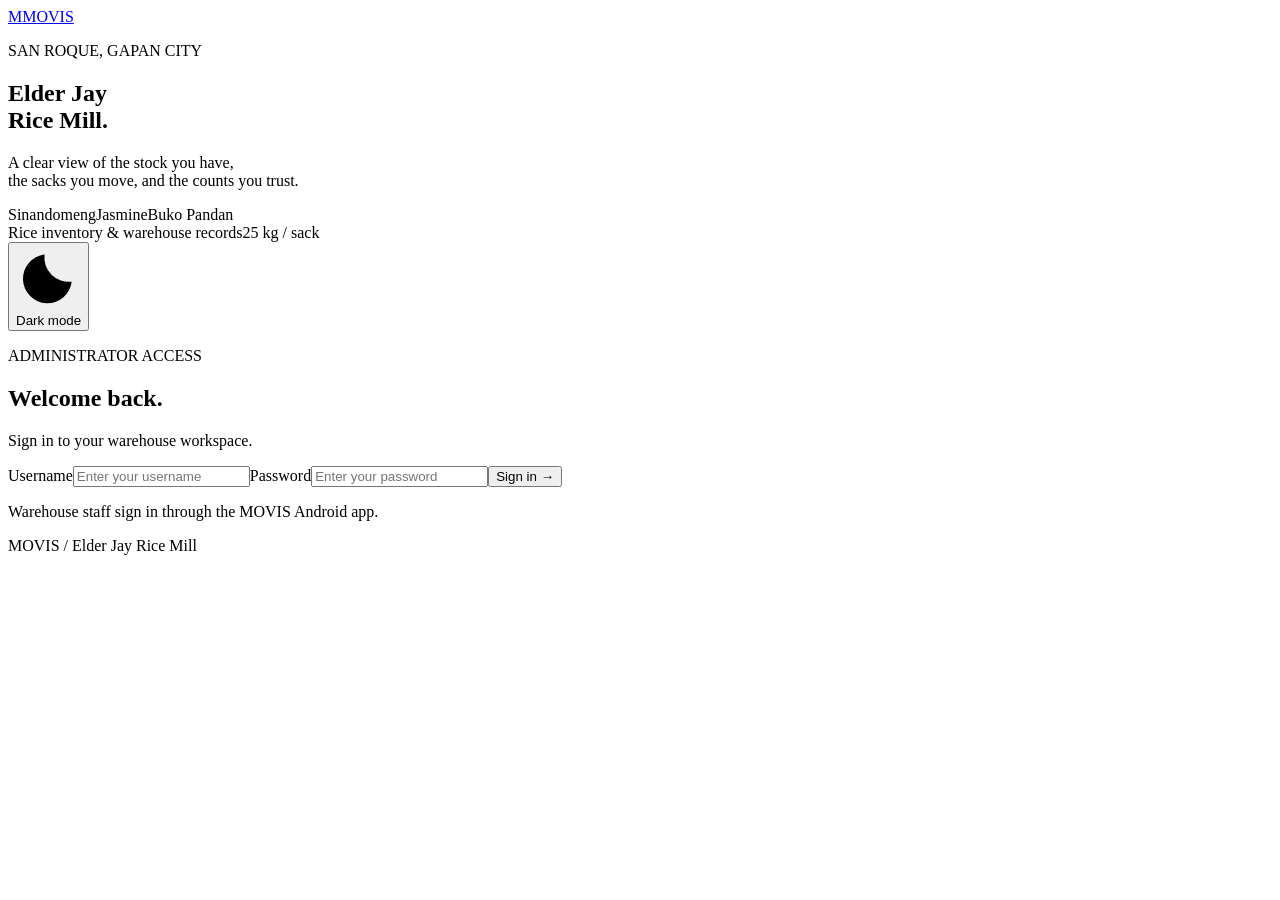
==== MOVIS/index.html @ 48b3fa54 "Add files via upload" ====
<!doctype html>
<html lang="en">
<head><meta charset="utf-8"><meta name="viewport" content="width=device-width,initial-scale=1"><title>MOVIS · Elder Jay Rice Mill</title><link rel="icon" href="/favicon.svg"><link rel="stylesheet" href="/styles.css"><script src="/dashboard.js" defer></script></head>
<body>
<section id="login-view" class="login-layout">
  <div class="login-story">
    <a class="brand" href="/"><span class="brand-mark">M</span><span>MOVIS</span></a>
    <div class="login-copy"><p class="eyebrow">SAN ROQUE, GAPAN CITY</p><h1>Elder Jay<br>Rice Mill.</h1><p>A clear view of the stock you have,<br>the sacks you move, and the counts you trust.</p><div class="rice-labels"><span>Sinandomeng</span><span>Jasmine</span><span>Buko Pandan</span></div></div>
    <div class="login-foot"><span>Rice inventory &amp; warehouse records</span><span>25 kg / sack</span></div>
  </div>
  <div class="login-panel"><button type="button" class="secondary theme-toggle" aria-pressed="false" aria-label="Turn on dark mode"><svg viewBox="0 0 24 24" aria-hidden="true"><path d="M20.5 13.5A9 9 0 0 1 10.5 3.5a9 9 0 1 0 10 10Z"/></svg><span>Dark mode</span></button><form id="login-form"><p class="eyebrow">ADMINISTRATOR ACCESS</p><h2>Welcome back.</h2><p class="muted">Sign in to your warehouse workspace.</p><label for="username">Username</label><input id="username" autocomplete="username" placeholder="Enter your username" required maxlength="100"><label for="password">Password</label><input id="password" type="password" autocomplete="current-password" placeholder="Enter your password" required><button class="primary" type="submit">Sign in <span aria-hidden="true">→</span></button><p id="login-error" class="error" role="alert"></p><p class="login-hint">Warehouse staff sign in through the MOVIS Android app.</p></form><span class="login-caption">MOVIS / Elder Jay Rice Mill</span></div>
</section>
<div id="app" hidden>
  <aside class="sidebar">
    <a class="brand" href="/"><span class="brand-mark">M</span><span>MOVIS</span></a><span class="sidebar-sub">Elder Jay Rice Mill</span>
    <nav aria-label="Main navigation">
      <p class="nav-label">WORKSPACE</p>
      <button class="nav active" data-page="overview"><svg viewBox="0 0 24 24" aria-hidden="true"><rect x="3" y="3" width="7" height="7" rx="1.5"/><rect x="14" y="3" width="7" height="7" rx="1.5"/><rect x="3" y="14" width="7" height="7" rx="1.5"/><rect x="14" y="14" width="7" height="7" rx="1.5"/></svg>Overview</button>
      <button class="nav" data-page="inventory"><svg viewBox="0 0 24 24" aria-hidden="true"><path d="m12 3 9 5-9 5-9-5 9-5Zm-9 5v9l9 5 9-5V8M12 13v9"/></svg>Rice products</button>
      <button class="nav" data-page="actions"><svg viewBox="0 0 24 24" aria-hidden="true"><path d="M8 3H4v5m12-5h4v5M4 16v5h4m12-5v5h-4M7 12h10"/></svg>Scans and counts</button>
      <button class="nav" data-page="cases"><svg viewBox="0 0 24 24" aria-hidden="true"><path d="M4 9h10a6 6 0 0 1 0 12h-3M4 9l5-5M4 9l5 5"/></svg>Returns and damage</button>
      <button class="nav" data-page="history"><svg viewBox="0 0 24 24" aria-hidden="true"><path d="M3 12a9 9 0 1 0 3-6M3 3v6h6M12 7v5l3 2"/></svg>Stock history</button>
      <button class="nav" data-page="reports"><svg viewBox="0 0 24 24" aria-hidden="true"><path d="M14 3H5v18h14V8l-5-5Zm0 0v5h5M8 12h8M8 16h5"/></svg>Reports</button>
      <p class="nav-label management-label">MANAGEMENT</p>
      <button class="nav" data-page="accounts"><svg viewBox="0 0 24 24" aria-hidden="true"><circle cx="9" cy="7" r="3"/><path d="M3 21v-3a6 6 0 0 1 12 0v3m3-17a3 3 0 0 1 0 6m1 5a5 5 0 0 1 3 5"/></svg>Accounts</button>
      <button class="nav" data-page="security"><svg viewBox="0 0 24 24" aria-hidden="true"><path d="m12 3 8 3v6c0 5-8 9-8 9s-8-4-8-9V6l8-3Zm-3 9 2 2 4-4"/></svg>Account security</button>
    </nav>
    <div class="sidebar-bottom"><span class="account-avatar" aria-hidden="true">A</span><div class="account-copy"><small>Administrator</small><p id="account-name"></p></div><button id="logout" class="text-button" title="Sign out">Sign out</button></div>
  </aside>
  <main>
    <header class="topbar"><div><p class="eyebrow">ELDER JAY RICE MILL</p><h1 id="page-title">Overview</h1><p id="page-description" class="page-description"></p></div><div class="top-actions"><button type="button" class="secondary theme-toggle" aria-pressed="false" aria-label="Turn on dark mode"><svg viewBox="0 0 24 24" aria-hidden="true"><path d="M20.5 13.5A9 9 0 0 1 10.5 3.5a9 9 0 1 0 10 10Z"/></svg><span>Dark mode</span></button><span id="last-updated"></span><button id="refresh" class="secondary"><svg viewBox="0 0 24 24" aria-hidden="true"><path d="M20 7v5h-5M4 17v-5h5m-4-5a8 8 0 0 1 13-2l2 2M4 17l2 2a8 8 0 0 0 13-2"/></svg>Refresh</button></div></header>
    <div id="demo-banner" class="notice" hidden><span class="notice-dot" aria-hidden="true"></span><div><strong>Demo scanning is active.</strong> Image detections use sample results until your trained rice model is connected.</div></div>
    <p id="app-error" class="error" role="alert"></p><section id="content" aria-live="polite"></section><footer class="workspace-footer"><span>MOVIS · Warehouse workspace</span><span>All quantities are in 25 kg sacks</span></footer>
  </main>
</div>
<dialog id="detail"><div class="dialog-toolbar"><span>REVIEW DETAILS</span><button id="close-detail" class="secondary">Close</button></div><div id="detail-content"></div></dialog>
</body></html>
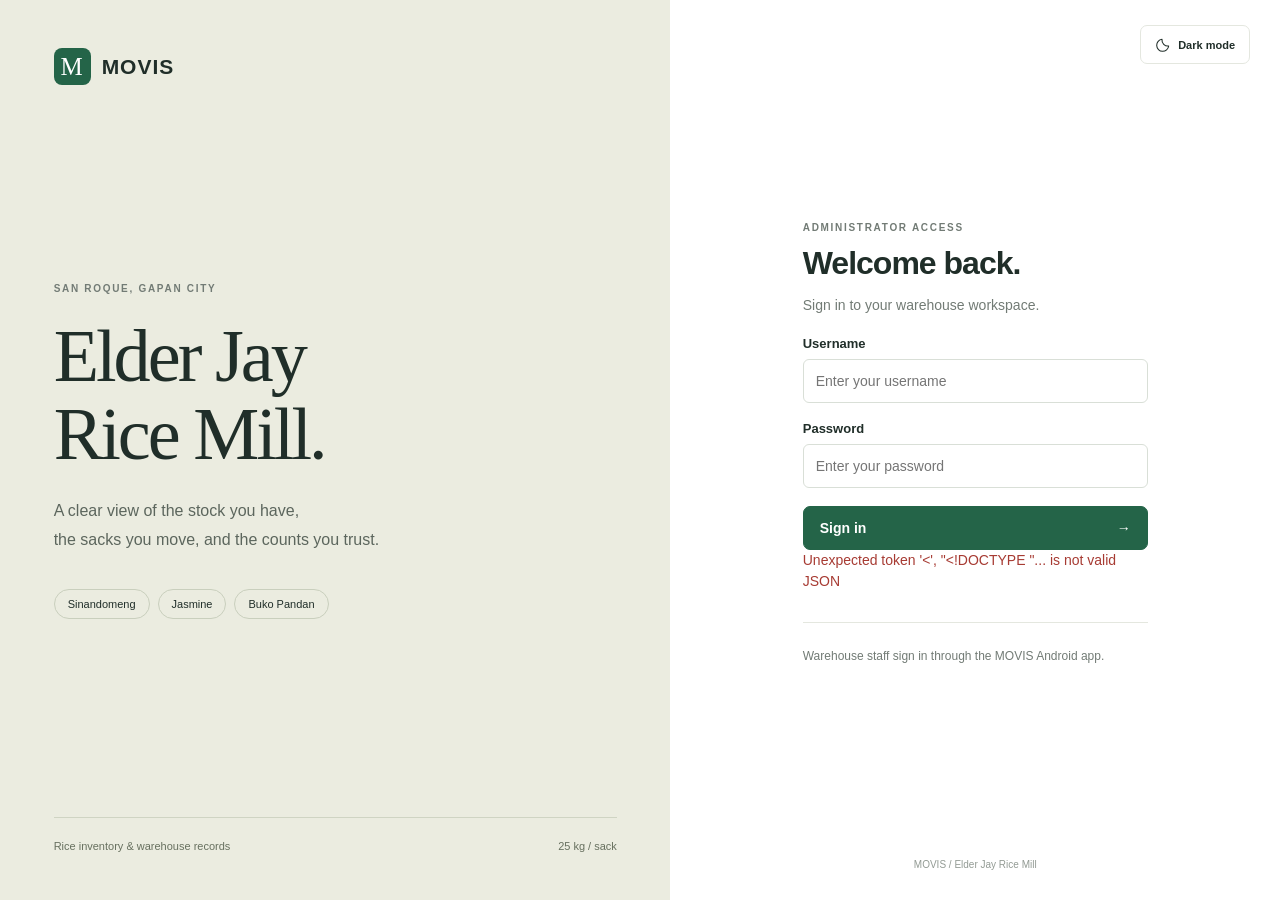
==== commit c46b46a1: "Add files via upload" ====
--- a/MOVIS/index.html
+++ b/MOVIS/index.html
@@ -1,6 +1,6 @@
 <!doctype html>
 <html lang="en">
-<head><meta charset="utf-8"><meta name="viewport" content="width=device-width,initial-scale=1"><title>MOVIS · Elder Jay Rice Mill</title><link rel="icon" href="/favicon.svg"><link rel="stylesheet" href="/styles.css"><script src="/dashboard.js" defer></script></head>
+<head><meta charset="utf-8"><meta name="viewport" content="width=device-width,initial-scale=1"><title>MOVIS · Elder Jay Rice Mill</title><link rel="icon" href="/favicon.svg"><link rel="stylesheet" href="/styles.css?v=ios-2"><script src="/dashboard.js?v=ios-2" defer></script></head>
 <body>
 <section id="login-view" class="login-layout">
   <div class="login-story">
--- a/styles.css
+++ b/styles.css
@@ -0,0 +1,30 @@
+:root{--ink:#202e29;--muted:#727b75;--green:#246448;--line:#e4e7df;--bg:#f5f6f1;--white:#fff;--soft:#edf3eb;font-family:Segoe UI,Arial,sans-serif;color:var(--ink);background:var(--bg);font-size:14px}*{box-sizing:border-box}body{margin:0}a{color:inherit}button,input,select{font:inherit}button{cursor:pointer}button:disabled{opacity:.6;cursor:wait}[hidden]{display:none!important}button{border-radius:7px;min-height:39px;padding:9px 14px;border:1px solid var(--line);font-weight:600;background:white;color:var(--ink);transition:background .15s}button:hover{background:var(--soft)}button:focus-visible,a:focus-visible{outline:3px solid #98bca5;outline-offset:3px}.primary{background:var(--green);border-color:var(--green);color:white}.primary:hover{background:#184d35}.secondary{background:white}.muted{color:var(--muted);line-height:1.7}.eyebrow{font-size:10px;font-weight:700;letter-spacing:1.7px;color:var(--muted);margin:0 0 10px}h1,h2,h3,p{margin-top:0}h2{font-size:19px;letter-spacing:-.4px}label{display:block;margin:18px 0 7px;font-size:13px;font-weight:600}input:not([type=checkbox]),select{display:block;width:100%;margin-top:8px;padding:12px;border:1px solid #d9dfd7;border-radius:6px;background:white;color:var(--ink);min-height:44px}input:focus,select:focus{outline:2px solid #a7c4af;outline-offset:1px}input[type=checkbox]{accent-color:var(--green);margin-right:7px}form>.primary{margin-top:18px}form{max-width:540px}.error{color:#a73b33;line-height:1.5}.error:empty{display:none}.brand{text-decoration:none;display:flex;align-items:center;gap:11px;font-size:21px;letter-spacing:1px;font-weight:700}.brand-mark{display:grid;place-items:center;background:var(--green);color:white;border-radius:8px;width:37px;height:37px;font-family:Georgia,serif;font-size:25px;font-weight:400}.login-layout{display:grid;grid-template-columns:1.1fr 1fr;min-height:100vh}.login-story{background:#ebece0;padding:48px 8%;display:flex;flex-direction:column;justify-content:space-between}.login-copy{padding:70px 0}.login-copy h1{font:normal clamp(50px,5.8vw,88px)/1.06 Georgia,serif;letter-spacing:-3px;margin:23px 0}.login-copy>p:not(.eyebrow){color:#5c665d;line-height:1.8;font-size:16px}.rice-labels{display:flex;gap:8px;flex-wrap:wrap;margin-top:35px}.rice-labels span{border:1px solid #c9cfbd;padding:8px 13px;border-radius:30px;font-size:11px}.login-foot{display:flex;justify-content:space-between;gap:20px;border-top:1px solid #cfd4c3;padding-top:22px;font-size:11px;color:#67705f}.login-panel{background:#fff;display:flex;flex-direction:column;align-items:center;justify-content:center;padding:60px 35px;position:relative}.login-panel form{width:100%;max-width:345px}.login-panel h2{font-size:32px;letter-spacing:-1px;margin:12px 0}.login-panel .primary{width:100%;display:flex;justify-content:space-between;padding:13px 16px}.login-hint{border-top:1px solid var(--line);padding-top:23px;margin-top:30px;color:var(--muted);font-size:12px;line-height:1.7}.login-caption{position:absolute;bottom:30px;font-size:10px;color:#939b94}.sidebar{position:fixed;inset:0 auto 0 0;width:235px;background:#fff;border-right:1px solid var(--line);padding:30px 20px;display:flex;flex-direction:column;z-index:5}.sidebar-sub{font-size:11px;color:var(--muted);margin:10px 0 25px 48px}.sidebar nav{flex:1}.nav-label{font-size:9px;letter-spacing:1.5px;color:#91998f;font-weight:700;padding-left:12px;margin:15px 0 9px}.management-label{margin-top:30px}.nav{display:flex;align-items:center;gap:12px;width:100%;border:0;text-align:left;font-size:12px;font-weight:500;padding:11px 12px;margin:3px 0;background:transparent;color:#687369}.nav svg,.top-actions svg{width:18px;height:18px;fill:none;stroke:currentColor;stroke-width:1.6;stroke-linecap:round;stroke-linejoin:round;flex-shrink:0}.nav.active{background:var(--soft);color:var(--green);font-weight:600}.sidebar-bottom{border-top:1px solid var(--line);padding-top:19px;display:flex;align-items:center;gap:9px;flex-wrap:wrap}.account-avatar{display:grid;place-items:center;width:33px;height:33px;background:#efeee5;border-radius:50%;font-size:12px}.account-copy small{font-size:9px;color:var(--muted)}.account-copy p{font-size:12px;margin:3px 0 0}.text-button{font-size:10px;min-height:25px;padding:4px 0;border:0;color:var(--muted);margin-left:auto;background:transparent}main{margin-left:235px;padding:35px 42px;max-width:1800px}.topbar{display:flex;align-items:center;justify-content:space-between;gap:25px;margin-bottom:25px}.topbar h1{font-size:29px;letter-spacing:-1px;margin:0 0 7px;font-weight:600}.page-description{color:var(--muted);font-size:12px;line-height:1.6;margin-bottom:0}.top-actions{display:flex;align-items:center;gap:15px;flex-shrink:0}.top-actions>span{font-size:10px;color:var(--muted)}.top-actions button{display:flex;gap:8px;align-items:center;font-size:11px}.notice{display:flex;gap:10px;align-items:center;border:1px solid #e5ddbe;background:#f8f5e9;color:#786941;padding:13px 16px;border-radius:7px;font-size:11px;line-height:1.6;margin-bottom:25px}.notice-dot{width:6px;height:6px;border-radius:50%;background:#ad9750;flex-shrink:0}.notice strong{font-weight:600}.metrics{display:grid;grid-template-columns:repeat(3,1fr);gap:18px;margin-bottom:25px}.metrics article{background:white;border:1px solid var(--line);border-radius:9px;padding:24px}.metrics article p{color:var(--muted);font-size:12px;margin-bottom:16px}.metrics article strong{display:block;font-size:38px;font-weight:500;letter-spacing:-1.5px;margin-bottom:14px;font-variant-numeric:tabular-nums}.metrics article span{font-size:10px;color:var(--muted)}.panel{background:white;border:1px solid var(--line);border-radius:9px;margin-bottom:24px;padding:24px}.panel-head{display:flex;align-items:center;justify-content:space-between;margin-bottom:20px}.panel-head h2{margin:0;font-size:16px;font-weight:600}.panel>.muted{font-size:12px;max-width:750px}.panel>label{max-width:470px}.panel>.secondary{margin:0 9px 18px 0}.table-wrap{overflow-x:auto}table{border-collapse:collapse;width:100%;font-size:12px;text-align:left;white-space:nowrap}th{color:#8a938b;font-weight:500;font-size:10px;letter-spacing:.25px;padding:12px 13px;background:#f8f9f5;border-bottom:1px solid var(--line)}td{padding:17px 13px;border-bottom:1px solid #edf0e9;line-height:1.5}tbody tr:last-child td{border-bottom:0}tbody tr:hover{background:#fcfdf9}td:first-child{font-weight:500}td .secondary{padding:6px 10px;min-height:30px;font-size:10px}td:last-child{white-space:normal;min-width:90px;max-width:300px}.badge{display:inline-block;padding:4px 8px;background:var(--soft);color:var(--green);border-radius:5px;font-size:10px;text-transform:capitalize}.workspace-footer{display:flex;justify-content:space-between;gap:20px;font-size:10px;color:#9aa196;margin-top:32px}dialog{border:1px solid var(--line);border-radius:12px;padding:26px;width:min(880px,calc(100vw - 32px));max-height:90vh;color:var(--ink);box-shadow:0 20px 90px #182c2933}dialog::backdrop{background:#172d2859;backdrop-filter:blur(3px)}.dialog-toolbar{display:flex;justify-content:space-between;align-items:center;margin-bottom:23px}.dialog-toolbar>span{font-size:9px;letter-spacing:1.3px;color:var(--muted)}#detail-content>p{color:var(--muted);line-height:1.7;font-size:12px}#detail-content img{width:100%;max-width:470px;border-radius:6px}#detail-content .panel{margin-top:24px}#detail-content h2{font-size:23px}#detail-content form{margin-top:20px}#detail-content .error{color:#a73b33}#new-user,#security{max-width:470px}.stock-name{font-weight:600;color:var(--green)}
+@media(min-width:1400px){main{padding:45px 55px}.metrics article{padding:28px}}
+@media(max-width:1100px){main{padding:28px 25px}.sidebar{width:210px;padding:26px 15px}main{margin-left:210px}.top-actions>span{display:none}.metrics{gap:12px}.metrics article{padding:20px}.metrics article span{line-height:1.5;display:block}.panel{padding:20px}}
+@media(max-width:760px){.login-layout{grid-template-columns:1fr}.login-story{padding:25px 28px}.login-copy{padding:35px 0 10px}.login-copy h1{font-size:48px;letter-spacing:-2px;margin:16px 0}.login-copy>p:not(.eyebrow){font-size:13px}.rice-labels{margin:20px 0}.login-foot{display:none}.login-panel{padding:40px 28px 70px}.sidebar{position:static;width:100%;padding:18px 20px 0;border-right:0;border-bottom:1px solid var(--line);display:block}.sidebar .brand{font-size:19px}.sidebar-sub{position:absolute;top:32px;right:20px;margin:0;font-size:10px}.sidebar nav{display:flex;overflow:auto;gap:6px;margin:18px -20px 0;padding:0 15px 12px}.nav{width:auto;flex-shrink:0;white-space:nowrap;padding:10px;margin:0;font-size:11px}.nav svg{width:15px;height:15px}.nav-label{display:none}.sidebar-bottom{padding:12px 0;margin-top:0;flex-wrap:nowrap}.account-copy{display:flex;gap:8px;align-items:center}.account-copy p{margin:0}.account-copy small{font-size:10px}.account-avatar{width:24px;height:24px;font-size:10px}.text-button{font-size:11px}main{margin:0;padding:24px 18px}.topbar{gap:12px;align-items:flex-start}.topbar h1{font-size:24px}.eyebrow{font-size:9px}.page-description{font-size:11px}.top-actions button{min-height:34px;padding:8px;font-size:10px}.top-actions svg{width:14px;height:14px}.notice{font-size:10px;padding:12px}.metrics{gap:9px}.metrics article{padding:15px 11px}.metrics article p{font-size:10px;line-height:1.5;min-height:30px;margin-bottom:8px}.metrics article strong{font-size:28px;margin-bottom:8px}.metrics article span{font-size:9px}.panel{padding:18px 14px;border-radius:8px}.panel-head h2{font-size:15px}th,td{padding:12px 10px}.workspace-footer{font-size:9px;line-height:1.6}.login-caption{bottom:22px}dialog{padding:18px}#detail-content h2{font-size:20px}}
+@media(prefers-reduced-motion:reduce){*{transition:none!important}}
+
+/* Theme preference applies to the full workspace, including dialogs. */
+.theme-toggle{display:inline-flex;align-items:center;justify-content:center;gap:7px;font-size:11px;white-space:nowrap}
+.theme-toggle svg{width:16px;height:16px;fill:none;stroke:currentColor;stroke-width:1.6;stroke-linecap:round;stroke-linejoin:round}
+.login-panel>.theme-toggle{position:absolute;right:30px;top:25px}
+:root[data-theme="dark"]{color-scheme:dark;--ink:#e1e8e1;--muted:#a3afa6;--green:#86c6a0;--line:#344139;--bg:#17211c;--white:#202c25;--soft:#2d4034}
+[data-theme="dark"] button,[data-theme="dark"] .secondary,[data-theme="dark"] .sidebar,[data-theme="dark"] .login-panel,[data-theme="dark"] .panel,[data-theme="dark"] .metrics article,[data-theme="dark"] input:not([type=checkbox]),[data-theme="dark"] select,[data-theme="dark"] dialog{background:var(--white);color:var(--ink);border-color:var(--line)}
+[data-theme="dark"] .primary,[data-theme="dark"] .brand-mark{background:#347b53;color:#fff;border-color:#347b53}
+[data-theme="dark"] button:hover{background:var(--soft)}
+[data-theme="dark"] .primary:hover{background:#3e8a60}
+[data-theme="dark"] .nav,[data-theme="dark"] .text-button{background:transparent;color:var(--muted)}
+[data-theme="dark"] .nav.active{background:var(--soft);color:var(--green)}
+[data-theme="dark"] .login-story{background:#25332a}
+[data-theme="dark"] .login-copy>p:not(.eyebrow),[data-theme="dark"] .login-foot{color:#b4c1b1}
+[data-theme="dark"] .login-foot,[data-theme="dark"] .rice-labels span{border-color:#4b5e4c}
+[data-theme="dark"] .rice-labels span{color:#d3decf}
+[data-theme="dark"] .notice{background:#363324;border-color:#625a37;color:#ddd2a8}
+[data-theme="dark"] th{background:#27342c;color:#b2bfb4}
+[data-theme="dark"] td{border-color:var(--line)}
+[data-theme="dark"] tbody tr:hover{background:#25382b}
+[data-theme="dark"] .account-avatar{background:#394235}
+[data-theme="dark"] .error,[data-theme="dark"] #detail-content .error{color:#f3a49a}
+[data-theme="dark"] .nav-label,[data-theme="dark"] .workspace-footer,[data-theme="dark"] .login-caption{color:#a3afa6}
+[data-theme="dark"] input::placeholder{color:#929e95}
+@media(max-width:760px){.top-actions{gap:7px;flex-wrap:wrap;justify-content:flex-end;max-width:115px}.top-actions .theme-toggle{padding:8px}.login-panel>.theme-toggle{top:18px;right:25px}.login-panel{padding-top:75px}}
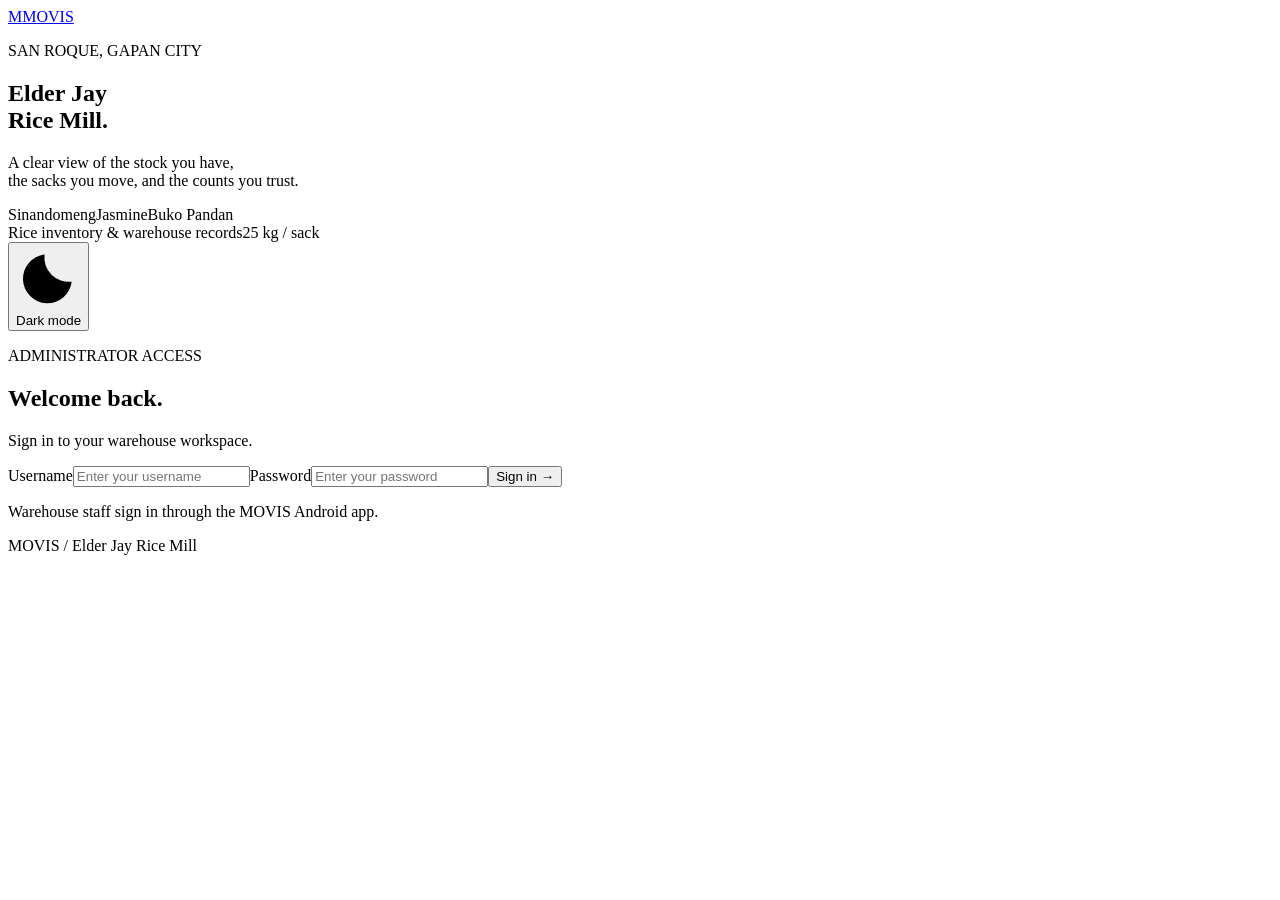
==== commit ed07dea4: "Add files via upload" ====
--- a/MOVIS/index.html
+++ b/MOVIS/index.html
@@ -1,6 +1,6 @@
 <!doctype html>
 <html lang="en">
-<head><meta charset="utf-8"><meta name="viewport" content="width=device-width,initial-scale=1"><title>MOVIS · Elder Jay Rice Mill</title><link rel="icon" href="/favicon.svg"><link rel="stylesheet" href="/styles.css?v=ios-2"><script src="/dashboard.js?v=ios-2" defer></script></head>
+<head><meta charset="utf-8"><meta name="viewport" content="width=device-width,initial-scale=1"><title>MOVIS · Elder Jay Rice Mill</title><link rel="icon" href="/favicon.svg"><link rel="stylesheet" href="/styles.css?v=ios-products-3"><script src="/dashboard.js?v=ios-products-3" defer></script></head>
 <body>
 <section id="login-view" class="login-layout">
   <div class="login-story">
